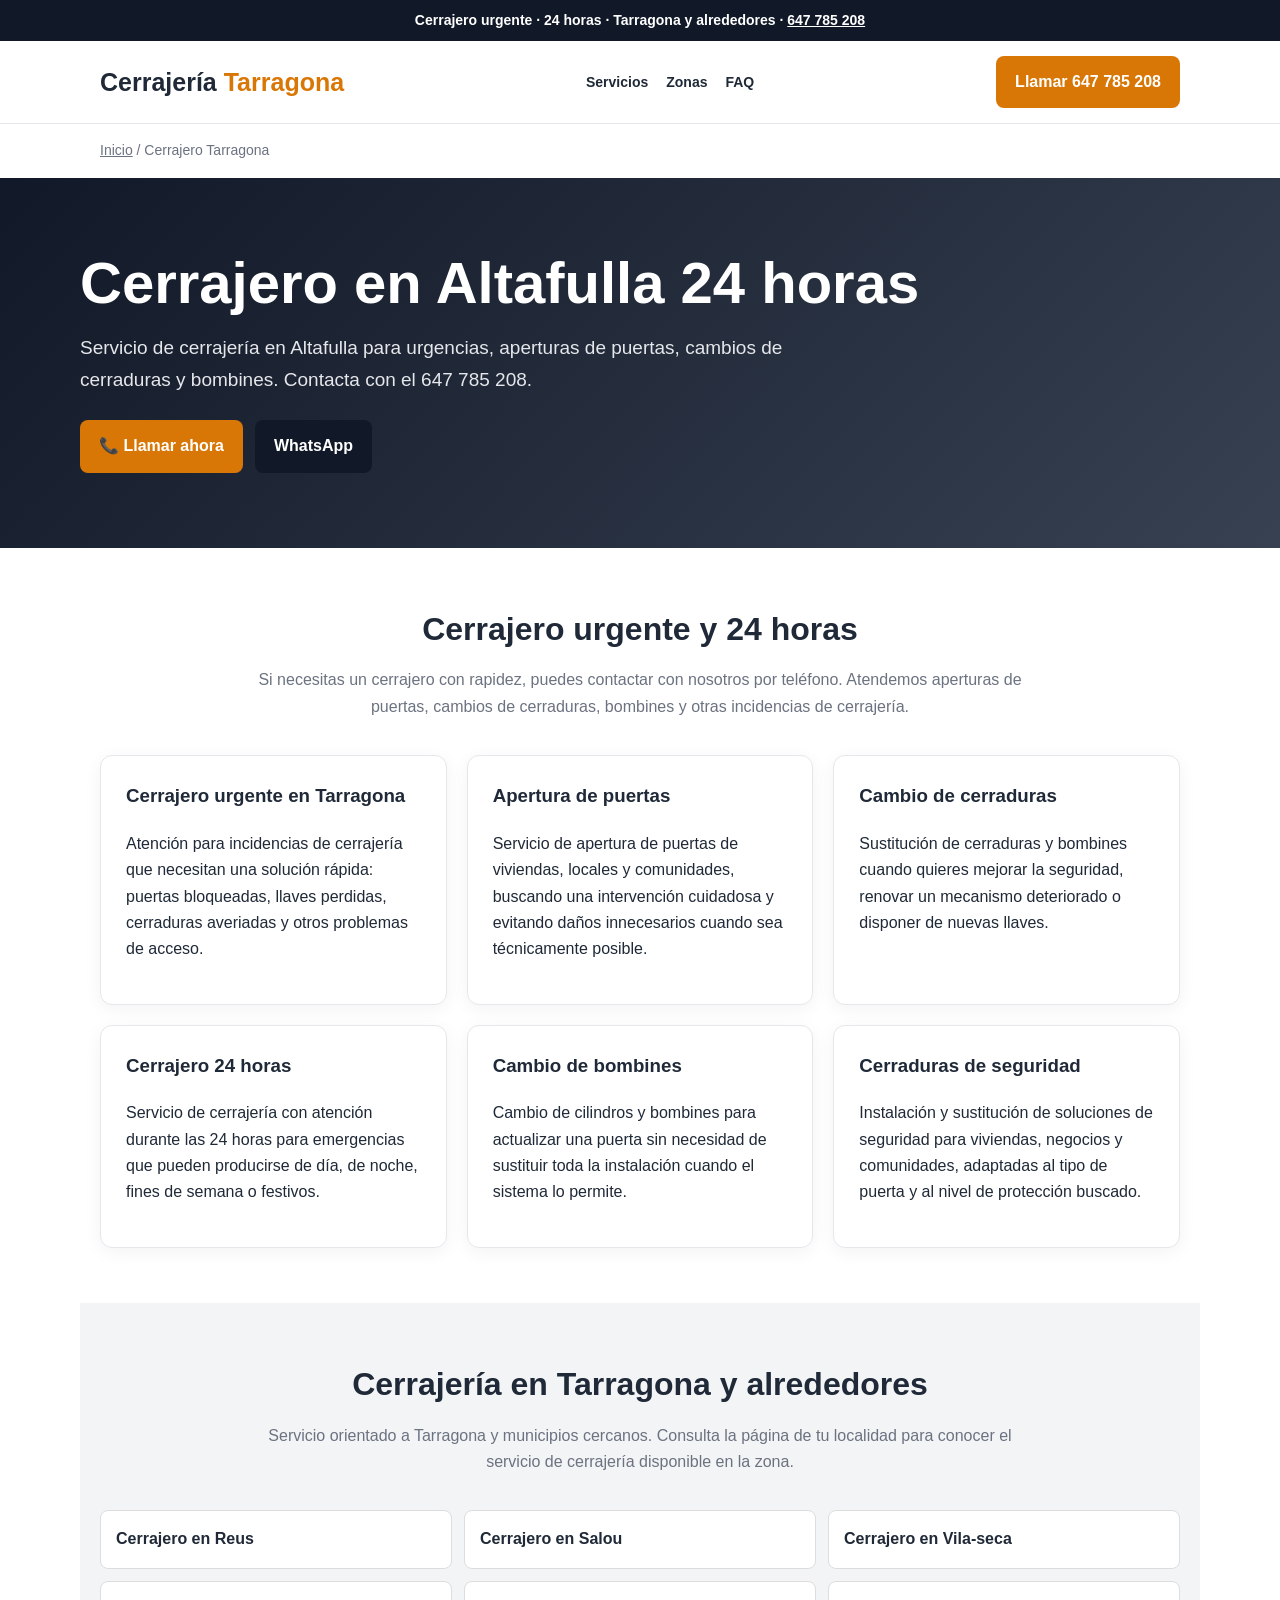
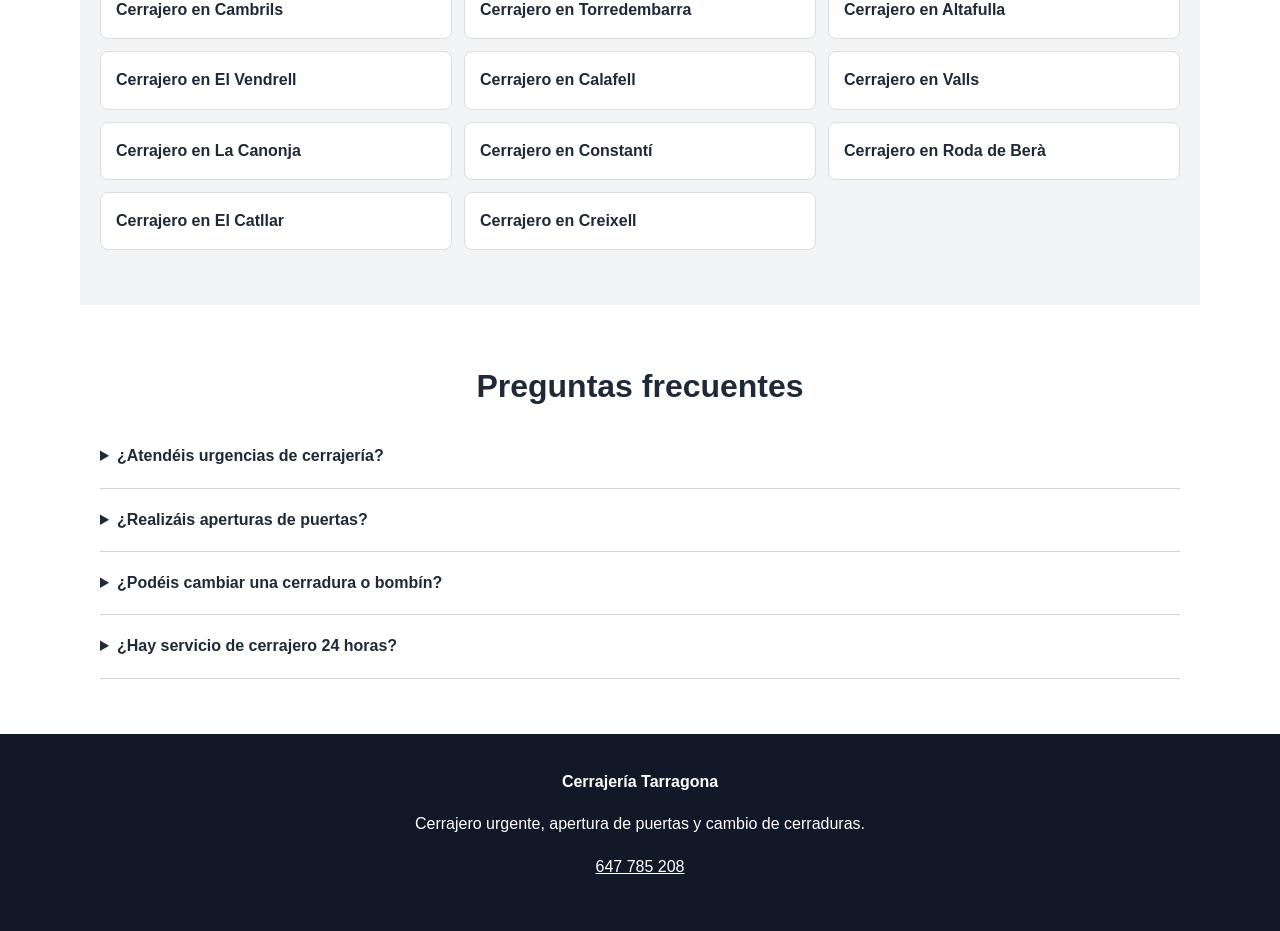
==== barrios/altafulla/index.html @ 5fbf1080 "Cerrajero Tarragona" ====
<!doctype html>
<html lang="es">
<head>
<meta charset="utf-8">
<meta name="viewport" content="width=device-width, initial-scale=1">
<title>Cerrajero en Altafulla 24 horas | Apertura y cambio de cerraduras</title>
<meta name="description" content="Cerrajero en Altafulla y alrededores. Servicio urgente 24 horas, apertura de puertas, cambio de cerraduras y bombines. Teléfono 647 785 208.">
<link rel="canonical" href="https://cerrajeria-tarragona.github.io/cerrajero/barrios/altafulla/">
<meta name="robots" content="index,follow">
<meta property="og:title" content="Cerrajero en Altafulla 24 horas | Apertura y cambio de cerraduras">
<meta property="og:description" content="Cerrajero en Altafulla y alrededores. Servicio urgente 24 horas, apertura de puertas, cambio de cerraduras y bombines. Teléfono 647 785 208.">
<meta property="og:type" content="website">
<meta property="og:url" content="https://cerrajeria-tarragona.github.io/cerrajero/barrios/altafulla/">
<script type="application/ld+json">{"@context": "https://schema.org", "@type": "Locksmith", "name": "Cerrajero Tarragona", "url": "https://cerrajeria-tarragona.github.io/cerrajero/barrios/altafulla/", "telephone": "+34647785208", "areaServed": {"@type": "City", "name": "Altafulla 24 horas"}}</script>
<link rel="stylesheet" href="../../style.css">
</head>
<body>
<div class="top">Cerrajero urgente · 24 horas · Tarragona y alrededores · <a href="tel:+34647785208" style="color:#fff">647 785 208</a></div>
<header><nav class="nav"><a class="logo" href="https://cerrajeria-tarragona.github.io/cerrajero/">Cerrajería <span>Tarragona</span></a>
<div class="navlinks"><a href="https://cerrajeria-tarragona.github.io/cerrajero/#servicios">Servicios</a><a href="https://cerrajeria-tarragona.github.io/cerrajero/#zonas">Zonas</a><a href="https://cerrajeria-tarragona.github.io/cerrajero/#faq">FAQ</a></div>
<a class="btn" href="tel:+34647785208">Llamar 647 785 208</a></nav></header>
<div class="breadcrumb"><a href="../../">Inicio</a> / Cerrajero Tarragona</div>
<section class="hero"><div class="hero-inner"><h1>Cerrajero en Altafulla 24 horas</h1><p>Servicio de cerrajería en Altafulla para urgencias, aperturas de puertas, cambios de cerraduras y bombines. Contacta con el 647 785 208.</p>
<div class="actions"><a class="btn" href="tel:+34647785208">📞 Llamar ahora</a><a class="btn dark" href="https://wa.me/34647785208">WhatsApp</a></div></div></section>
<section class="section"><h2>Cerrajero urgente y 24 horas</h2><p class="lead">Si necesitas un cerrajero con rapidez, puedes contactar con nosotros por teléfono. Atendemos aperturas de puertas, cambios de cerraduras, bombines y otras incidencias de cerrajería.</p>
<div class="grid"><article class="card"><h3>Cerrajero urgente en Tarragona</h3><p>Atención para incidencias de cerrajería que necesitan una solución rápida: puertas bloqueadas, llaves perdidas, cerraduras averiadas y otros problemas de acceso.</p></article>
<article class="card"><h3>Apertura de puertas</h3><p>Servicio de apertura de puertas de viviendas, locales y comunidades, buscando una intervención cuidadosa y evitando daños innecesarios cuando sea técnicamente posible.</p></article>
<article class="card"><h3>Cambio de cerraduras</h3><p>Sustitución de cerraduras y bombines cuando quieres mejorar la seguridad, renovar un mecanismo deteriorado o disponer de nuevas llaves.</p></article>
<article class="card"><h3>Cerrajero 24 horas</h3><p>Servicio de cerrajería con atención durante las 24 horas para emergencias que pueden producirse de día, de noche, fines de semana o festivos.</p></article>
<article class="card"><h3>Cambio de bombines</h3><p>Cambio de cilindros y bombines para actualizar una puerta sin necesidad de sustituir toda la instalación cuando el sistema lo permite.</p></article>
<article class="card"><h3>Cerraduras de seguridad</h3><p>Instalación y sustitución de soluciones de seguridad para viviendas, negocios y comunidades, adaptadas al tipo de puerta y al nivel de protección buscado.</p></article></div></section>
<section class="section band"><h2>Cerrajería en Tarragona y alrededores</h2><p class="lead">Servicio orientado a Tarragona y municipios cercanos. Consulta la página de tu localidad para conocer el servicio de cerrajería disponible en la zona.</p>
<div class="local-grid"><a href="../reus/">Cerrajero en Reus</a>
<a href="../salou/">Cerrajero en Salou</a>
<a href="../vila-seca/">Cerrajero en Vila-seca</a>
<a href="../cambrils/">Cerrajero en Cambrils</a>
<a href="../torredembarra/">Cerrajero en Torredembarra</a>
<a href="../altafulla/">Cerrajero en Altafulla</a>
<a href="../el-vendrell/">Cerrajero en El Vendrell</a>
<a href="../calafell/">Cerrajero en Calafell</a>
<a href="../valls/">Cerrajero en Valls</a>
<a href="../la-canonja/">Cerrajero en La Canonja</a>
<a href="../constanti/">Cerrajero en Constantí</a>
<a href="../roda-de-bera/">Cerrajero en Roda de Berà</a>
<a href="../el-catllar/">Cerrajero en El Catllar</a>
<a href="../creixell/">Cerrajero en Creixell</a></div></section>
<section class="section faq" id="faq"><h2>Preguntas frecuentes</h2>
<details><summary>¿Atendéis urgencias de cerrajería?</summary><p>Sí. Puedes llamar al 647 785 208 para consultar una intervención urgente de cerrajería.</p></details>
<details><summary>¿Realizáis aperturas de puertas?</summary><p>Sí, ofrecemos servicio de apertura de puertas para viviendas, locales y otras instalaciones, según el tipo de cerradura y la incidencia.</p></details>
<details><summary>¿Podéis cambiar una cerradura o bombín?</summary><p>Sí. Realizamos cambios de cerraduras y bombines y podemos orientarte sobre la solución adecuada para tu puerta.</p></details>
<details><summary>¿Hay servicio de cerrajero 24 horas?</summary><p>La web ofrece contacto para servicio de cerrajería 24 horas. Llama al 647 785 208 para solicitar atención.</p></details>
</section>
<footer><div class="footer-inner"><strong>Cerrajería Tarragona</strong><p>Cerrajero urgente, apertura de puertas y cambio de cerraduras.</p><p><a href="tel:+34647785208" style="color:#fff">647 785 208</a></p></div></footer>
<div class="sticky"><a class="call" href="tel:+34647785208">📞 Llamar</a><a class="wa" href="https://wa.me/34647785208">WhatsApp</a></div>
</body></html>
---- style.css ----
:root{--primary:#111827;--accent:#d97706;--light:#f3f4f6;--white:#fff;--text:#1f2937;--muted:#6b7280;--max:1120px}
*{box-sizing:border-box}html{scroll-behavior:smooth}body{margin:0;font-family:Arial,Helvetica,sans-serif;color:var(--text);line-height:1.65;background:#fff}
a{color:inherit}.top{background:var(--primary);color:#fff;text-align:center;padding:9px 15px;font-weight:700;font-size:14px}
header{background:#fff;border-bottom:1px solid #e5e7eb;position:sticky;top:0;z-index:20}
.nav{max-width:var(--max);margin:auto;padding:15px 20px;display:flex;align-items:center;justify-content:space-between;gap:20px}
.logo{font-size:25px;font-weight:800;text-decoration:none}.logo span{color:var(--accent)}
.navlinks{display:flex;gap:18px;align-items:center}.navlinks a{text-decoration:none;font-weight:700;font-size:14px}
.btn{display:inline-block;background:var(--accent);color:#fff!important;text-decoration:none;padding:13px 19px;border-radius:8px;font-weight:800;border:0}
.btn.dark{background:var(--primary)}.hero{background:linear-gradient(135deg,#111827,#374151);color:#fff;padding:75px 20px}
.hero-inner{max-width:var(--max);margin:auto}.hero h1{font-size:clamp(34px,5vw,58px);line-height:1.05;margin:0 0 18px}.hero p{font-size:19px;max-width:760px;color:#e5e7eb}
.actions{display:flex;gap:12px;flex-wrap:wrap;margin-top:25px}.section{max-width:var(--max);margin:auto;padding:55px 20px}.section h2{text-align:center;font-size:32px;margin:0 0 12px}.lead{text-align:center;max-width:800px;margin:0 auto 35px;color:var(--muted)}
.grid{display:grid;grid-template-columns:repeat(3,1fr);gap:20px}.card{padding:25px;border:1px solid #e5e7eb;border-radius:12px;background:#fff;box-shadow:0 4px 18px rgba(0,0,0,.05)}.card h3{margin-top:0}
.band{background:var(--light)}.faq details{padding:18px 0;border-bottom:1px solid #d1d5db}.faq summary{font-weight:800;cursor:pointer}
.local-grid{display:grid;grid-template-columns:repeat(3,1fr);gap:12px}.local-grid a{padding:15px;border:1px solid #ddd;border-radius:8px;text-decoration:none;font-weight:700;background:#fff}
footer{background:var(--primary);color:#fff;padding:35px 20px;text-align:center}.footer-inner{max-width:var(--max);margin:auto}
.sticky{display:none;position:fixed;bottom:0;left:0;right:0;background:#111827;padding:10px;z-index:30;gap:8px}.sticky a{flex:1;text-align:center;padding:12px;border-radius:7px;text-decoration:none;font-weight:800}.sticky .call{background:var(--accent);color:#fff}.sticky .wa{background:#16a34a;color:#fff}
.breadcrumb{max-width:var(--max);margin:auto;padding:15px 20px;font-size:14px;color:var(--muted)}
@media(max-width:800px){.grid,.local-grid{grid-template-columns:1fr 1fr}.navlinks{display:none}.hero{padding:55px 20px}}
@media(max-width:520px){.grid,.local-grid{grid-template-columns:1fr}.sticky{display:flex}.hero h1{font-size:38px}.section{padding:42px 18px}.nav{padding:13px 16px}}
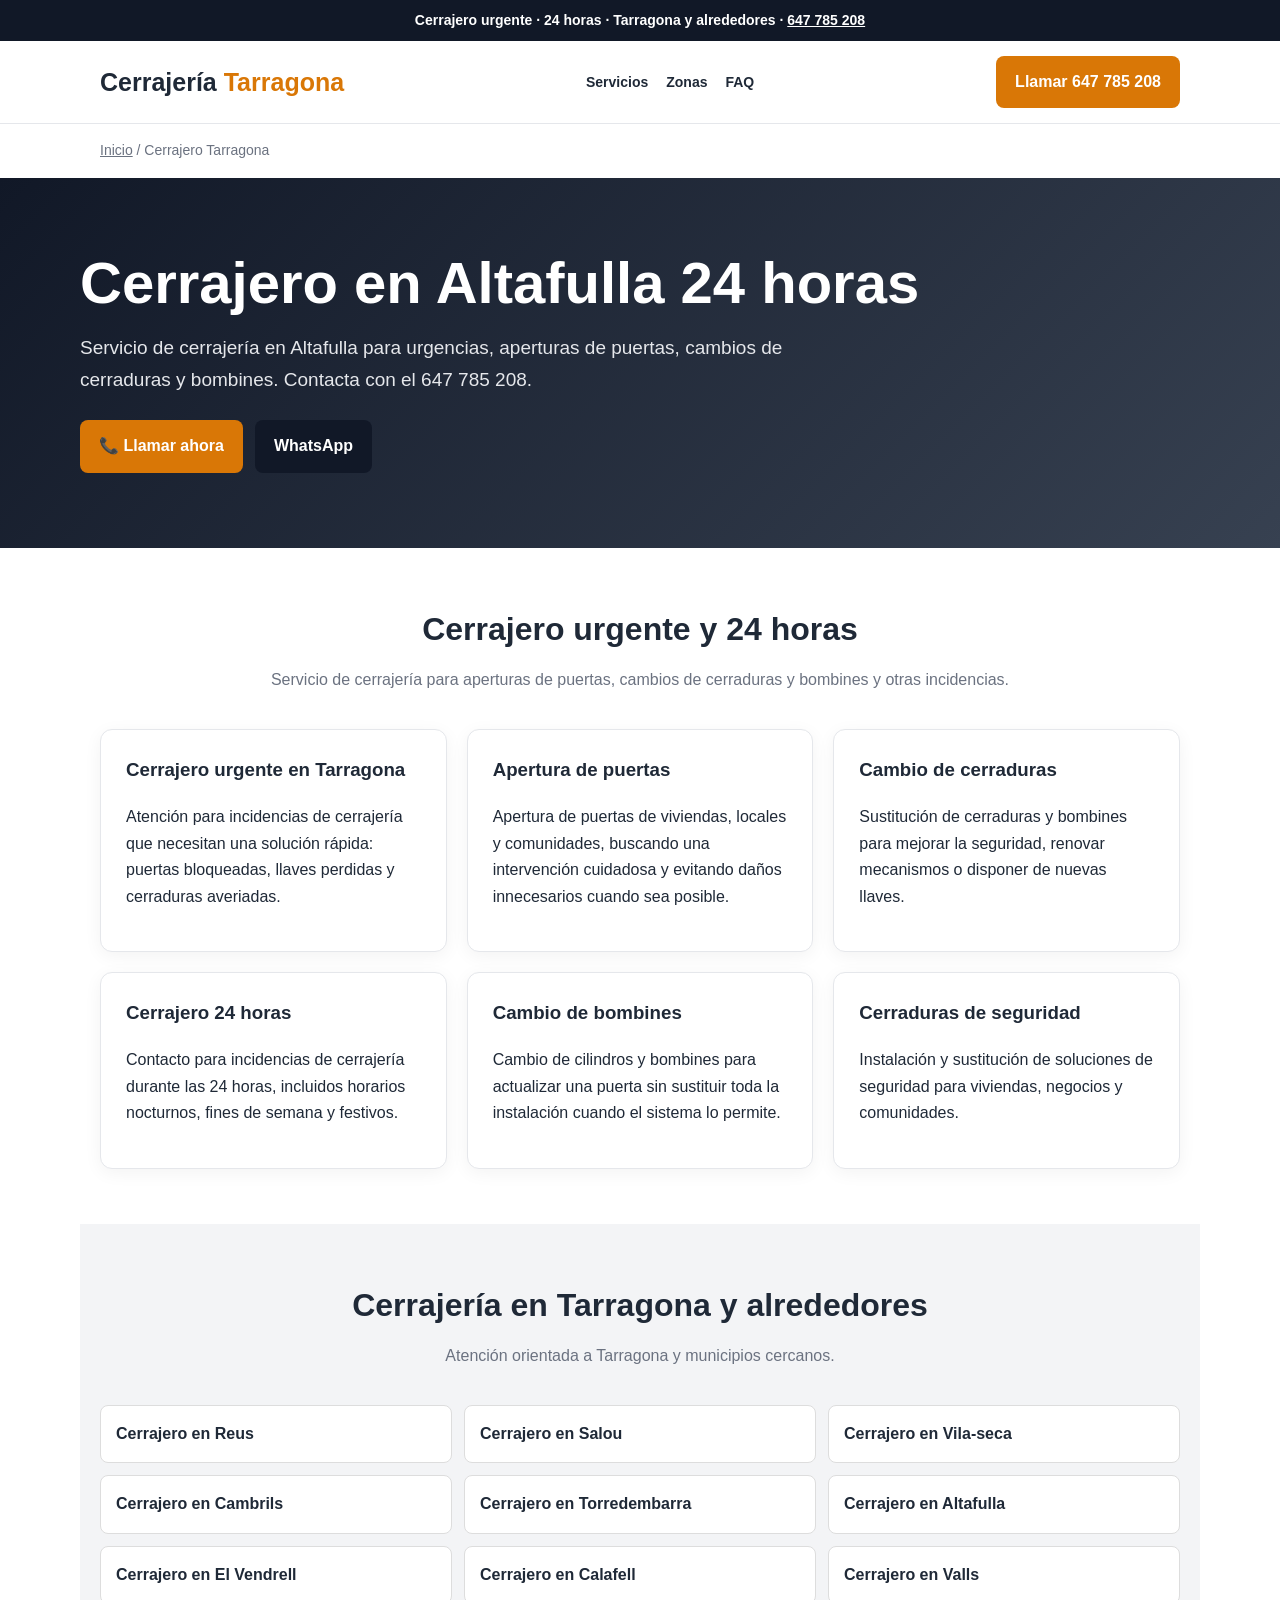
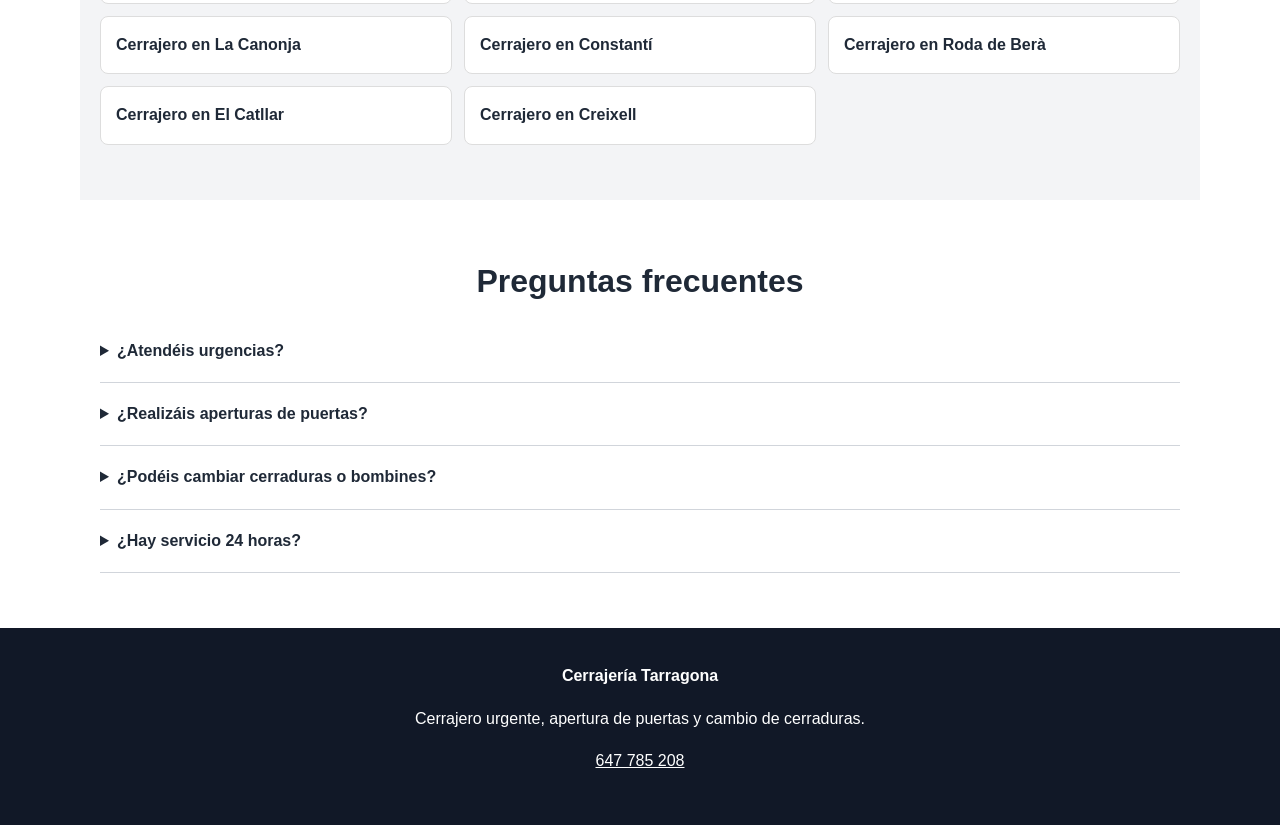
==== commit ffef8959: "Cerrajero en Tarragona Cerrajero urgente en Tarragona" ====
--- a/barrios/altafulla/index.html
+++ b/barrios/altafulla/index.html
@@ -1,55 +1 @@
-<!doctype html>
-<html lang="es">
-<head>
-<meta charset="utf-8">
-<meta name="viewport" content="width=device-width, initial-scale=1">
-<title>Cerrajero en Altafulla 24 horas | Apertura y cambio de cerraduras</title>
-<meta name="description" content="Cerrajero en Altafulla y alrededores. Servicio urgente 24 horas, apertura de puertas, cambio de cerraduras y bombines. Teléfono 647 785 208.">
-<link rel="canonical" href="https://cerrajeria-tarragona.github.io/cerrajero/barrios/altafulla/">
-<meta name="robots" content="index,follow">
-<meta property="og:title" content="Cerrajero en Altafulla 24 horas | Apertura y cambio de cerraduras">
-<meta property="og:description" content="Cerrajero en Altafulla y alrededores. Servicio urgente 24 horas, apertura de puertas, cambio de cerraduras y bombines. Teléfono 647 785 208.">
-<meta property="og:type" content="website">
-<meta property="og:url" content="https://cerrajeria-tarragona.github.io/cerrajero/barrios/altafulla/">
-<script type="application/ld+json">{"@context": "https://schema.org", "@type": "Locksmith", "name": "Cerrajero Tarragona", "url": "https://cerrajeria-tarragona.github.io/cerrajero/barrios/altafulla/", "telephone": "+34647785208", "areaServed": {"@type": "City", "name": "Altafulla 24 horas"}}</script>
-<link rel="stylesheet" href="../../style.css">
-</head>
-<body>
-<div class="top">Cerrajero urgente · 24 horas · Tarragona y alrededores · <a href="tel:+34647785208" style="color:#fff">647 785 208</a></div>
-<header><nav class="nav"><a class="logo" href="https://cerrajeria-tarragona.github.io/cerrajero/">Cerrajería <span>Tarragona</span></a>
-<div class="navlinks"><a href="https://cerrajeria-tarragona.github.io/cerrajero/#servicios">Servicios</a><a href="https://cerrajeria-tarragona.github.io/cerrajero/#zonas">Zonas</a><a href="https://cerrajeria-tarragona.github.io/cerrajero/#faq">FAQ</a></div>
-<a class="btn" href="tel:+34647785208">Llamar 647 785 208</a></nav></header>
-<div class="breadcrumb"><a href="../../">Inicio</a> / Cerrajero Tarragona</div>
-<section class="hero"><div class="hero-inner"><h1>Cerrajero en Altafulla 24 horas</h1><p>Servicio de cerrajería en Altafulla para urgencias, aperturas de puertas, cambios de cerraduras y bombines. Contacta con el 647 785 208.</p>
-<div class="actions"><a class="btn" href="tel:+34647785208">📞 Llamar ahora</a><a class="btn dark" href="https://wa.me/34647785208">WhatsApp</a></div></div></section>
-<section class="section"><h2>Cerrajero urgente y 24 horas</h2><p class="lead">Si necesitas un cerrajero con rapidez, puedes contactar con nosotros por teléfono. Atendemos aperturas de puertas, cambios de cerraduras, bombines y otras incidencias de cerrajería.</p>
-<div class="grid"><article class="card"><h3>Cerrajero urgente en Tarragona</h3><p>Atención para incidencias de cerrajería que necesitan una solución rápida: puertas bloqueadas, llaves perdidas, cerraduras averiadas y otros problemas de acceso.</p></article>
-<article class="card"><h3>Apertura de puertas</h3><p>Servicio de apertura de puertas de viviendas, locales y comunidades, buscando una intervención cuidadosa y evitando daños innecesarios cuando sea técnicamente posible.</p></article>
-<article class="card"><h3>Cambio de cerraduras</h3><p>Sustitución de cerraduras y bombines cuando quieres mejorar la seguridad, renovar un mecanismo deteriorado o disponer de nuevas llaves.</p></article>
-<article class="card"><h3>Cerrajero 24 horas</h3><p>Servicio de cerrajería con atención durante las 24 horas para emergencias que pueden producirse de día, de noche, fines de semana o festivos.</p></article>
-<article class="card"><h3>Cambio de bombines</h3><p>Cambio de cilindros y bombines para actualizar una puerta sin necesidad de sustituir toda la instalación cuando el sistema lo permite.</p></article>
-<article class="card"><h3>Cerraduras de seguridad</h3><p>Instalación y sustitución de soluciones de seguridad para viviendas, negocios y comunidades, adaptadas al tipo de puerta y al nivel de protección buscado.</p></article></div></section>
-<section class="section band"><h2>Cerrajería en Tarragona y alrededores</h2><p class="lead">Servicio orientado a Tarragona y municipios cercanos. Consulta la página de tu localidad para conocer el servicio de cerrajería disponible en la zona.</p>
-<div class="local-grid"><a href="../reus/">Cerrajero en Reus</a>
-<a href="../salou/">Cerrajero en Salou</a>
-<a href="../vila-seca/">Cerrajero en Vila-seca</a>
-<a href="../cambrils/">Cerrajero en Cambrils</a>
-<a href="../torredembarra/">Cerrajero en Torredembarra</a>
-<a href="../altafulla/">Cerrajero en Altafulla</a>
-<a href="../el-vendrell/">Cerrajero en El Vendrell</a>
-<a href="../calafell/">Cerrajero en Calafell</a>
-<a href="../valls/">Cerrajero en Valls</a>
-<a href="../la-canonja/">Cerrajero en La Canonja</a>
-<a href="../constanti/">Cerrajero en Constantí</a>
-<a href="../roda-de-bera/">Cerrajero en Roda de Berà</a>
-<a href="../el-catllar/">Cerrajero en El Catllar</a>
-<a href="../creixell/">Cerrajero en Creixell</a></div></section>
-<section class="section faq" id="faq"><h2>Preguntas frecuentes</h2>
-<details><summary>¿Atendéis urgencias de cerrajería?</summary><p>Sí. Puedes llamar al 647 785 208 para consultar una intervención urgente de cerrajería.</p></details>
-<details><summary>¿Realizáis aperturas de puertas?</summary><p>Sí, ofrecemos servicio de apertura de puertas para viviendas, locales y otras instalaciones, según el tipo de cerradura y la incidencia.</p></details>
-<details><summary>¿Podéis cambiar una cerradura o bombín?</summary><p>Sí. Realizamos cambios de cerraduras y bombines y podemos orientarte sobre la solución adecuada para tu puerta.</p></details>
-<details><summary>¿Hay servicio de cerrajero 24 horas?</summary><p>La web ofrece contacto para servicio de cerrajería 24 horas. Llama al 647 785 208 para solicitar atención.</p></details>
-</section>
-<footer><div class="footer-inner"><strong>Cerrajería Tarragona</strong><p>Cerrajero urgente, apertura de puertas y cambio de cerraduras.</p><p><a href="tel:+34647785208" style="color:#fff">647 785 208</a></p></div></footer>
-<div class="sticky"><a class="call" href="tel:+34647785208">📞 Llamar</a><a class="wa" href="https://wa.me/34647785208">WhatsApp</a></div>
-</body></html>+<!doctype html><html lang="es"><head><meta charset="utf-8"><meta name="viewport" content="width=device-width,initial-scale=1"><title>Cerrajero en Altafulla 24 horas | Apertura y cambio de cerraduras</title><meta name="description" content="Cerrajero en Altafulla y alrededores. Servicio urgente 24 horas, apertura de puertas, cambio de cerraduras y bombines. Teléfono 647 785 208."><link rel="canonical" href="https://cerrajeria-tarragona.github.io/cerrajero/barrios/altafulla/"><meta name="robots" content="index,follow"><meta property="og:title" content="Cerrajero en Altafulla 24 horas | Apertura y cambio de cerraduras"><meta property="og:description" content="Cerrajero en Altafulla y alrededores. Servicio urgente 24 horas, apertura de puertas, cambio de cerraduras y bombines. Teléfono 647 785 208."><meta property="og:url" content="https://cerrajeria-tarragona.github.io/cerrajero/barrios/altafulla/"><link rel="stylesheet" href="../../style.css"><script type="application/ld+json">{"@context": "https://schema.org", "@type": "Locksmith", "name": "Cerrajero Tarragona", "url": "https://cerrajeria-tarragona.github.io/cerrajero/barrios/altafulla/", "telephone": "+34647785208", "areaServed": {"@type": "City", "name": "Altafulla"}}</script></head><body><div class="top">Cerrajero urgente · 24 horas · Tarragona y alrededores · <a href="tel:+34647785208">647 785 208</a></div><header><nav class="nav"><a class="logo" href="https://cerrajeria-tarragona.github.io/cerrajero/">Cerrajería <span>Tarragona</span></a><div class="navlinks"><a href="https://cerrajeria-tarragona.github.io/cerrajero/#servicios">Servicios</a><a href="https://cerrajeria-tarragona.github.io/cerrajero/#zonas">Zonas</a><a href="https://cerrajeria-tarragona.github.io/cerrajero/#faq">FAQ</a></div><a class="btn" href="tel:+34647785208">Llamar 647 785 208</a></nav></header><div class="breadcrumb"><a href="../../">Inicio</a> / Cerrajero Tarragona</div><section class="hero"><div class="hero-inner"><h1>Cerrajero en Altafulla 24 horas</h1><p>Servicio de cerrajería en Altafulla para urgencias, aperturas de puertas, cambios de cerraduras y bombines. Contacta con el 647 785 208.</p><div class="actions"><a class="btn" href="tel:+34647785208">📞 Llamar ahora</a><a class="btn dark" href="https://wa.me/34647785208">WhatsApp</a></div></div></section><section class="section" id="servicios"><h2>Cerrajero urgente y 24 horas</h2><p class="lead">Servicio de cerrajería para aperturas de puertas, cambios de cerraduras y bombines y otras incidencias.</p><div class="grid"><article class="card"><h3>Cerrajero urgente en Tarragona</h3><p>Atención para incidencias de cerrajería que necesitan una solución rápida: puertas bloqueadas, llaves perdidas y cerraduras averiadas.</p></article><article class="card"><h3>Apertura de puertas</h3><p>Apertura de puertas de viviendas, locales y comunidades, buscando una intervención cuidadosa y evitando daños innecesarios cuando sea posible.</p></article><article class="card"><h3>Cambio de cerraduras</h3><p>Sustitución de cerraduras y bombines para mejorar la seguridad, renovar mecanismos o disponer de nuevas llaves.</p></article><article class="card"><h3>Cerrajero 24 horas</h3><p>Contacto para incidencias de cerrajería durante las 24 horas, incluidos horarios nocturnos, fines de semana y festivos.</p></article><article class="card"><h3>Cambio de bombines</h3><p>Cambio de cilindros y bombines para actualizar una puerta sin sustituir toda la instalación cuando el sistema lo permite.</p></article><article class="card"><h3>Cerraduras de seguridad</h3><p>Instalación y sustitución de soluciones de seguridad para viviendas, negocios y comunidades.</p></article></div></section><section class="section band" id="zonas"><h2>Cerrajería en Tarragona y alrededores</h2><p class="lead">Atención orientada a Tarragona y municipios cercanos.</p><div class="local-grid"><a href="https://cerrajeria-tarragona.github.io/cerrajero/barrios/reus/">Cerrajero en Reus</a><a href="https://cerrajeria-tarragona.github.io/cerrajero/barrios/salou/">Cerrajero en Salou</a><a href="https://cerrajeria-tarragona.github.io/cerrajero/barrios/vila-seca/">Cerrajero en Vila-seca</a><a href="https://cerrajeria-tarragona.github.io/cerrajero/barrios/cambrils/">Cerrajero en Cambrils</a><a href="https://cerrajeria-tarragona.github.io/cerrajero/barrios/torredembarra/">Cerrajero en Torredembarra</a><a href="https://cerrajeria-tarragona.github.io/cerrajero/barrios/altafulla/">Cerrajero en Altafulla</a><a href="https://cerrajeria-tarragona.github.io/cerrajero/barrios/el-vendrell/">Cerrajero en El Vendrell</a><a href="https://cerrajeria-tarragona.github.io/cerrajero/barrios/calafell/">Cerrajero en Calafell</a><a href="https://cerrajeria-tarragona.github.io/cerrajero/barrios/valls/">Cerrajero en Valls</a><a href="https://cerrajeria-tarragona.github.io/cerrajero/barrios/la-canonja/">Cerrajero en La Canonja</a><a href="https://cerrajeria-tarragona.github.io/cerrajero/barrios/constanti/">Cerrajero en Constantí</a><a href="https://cerrajeria-tarragona.github.io/cerrajero/barrios/roda-de-bera/">Cerrajero en Roda de Berà</a><a href="https://cerrajeria-tarragona.github.io/cerrajero/barrios/el-catllar/">Cerrajero en El Catllar</a><a href="https://cerrajeria-tarragona.github.io/cerrajero/barrios/creixell/">Cerrajero en Creixell</a></div></section><section class="section faq" id="faq"><h2>Preguntas frecuentes</h2><details><summary>¿Atendéis urgencias?</summary><p>Sí. Llama al 647 785 208 para consultar una intervención urgente.</p></details><details><summary>¿Realizáis aperturas de puertas?</summary><p>Sí, según el tipo de cerradura y la incidencia.</p></details><details><summary>¿Podéis cambiar cerraduras o bombines?</summary><p>Sí, realizamos cambios de cerraduras y bombines.</p></details><details><summary>¿Hay servicio 24 horas?</summary><p>Puedes llamar al 647 785 208 para consultar atención 24 horas.</p></details></section><footer><div class="footer-inner"><strong>Cerrajería Tarragona</strong><p>Cerrajero urgente, apertura de puertas y cambio de cerraduras.</p><p><a href="tel:+34647785208" style="color:#fff">647 785 208</a></p></div></footer><div class="sticky"><a class="call" href="tel:+34647785208">📞 Llamar</a><a class="wa" href="https://wa.me/34647785208">WhatsApp</a></div></body></html>
--- a/style.css
+++ b/style.css
@@ -1,20 +1 @@
-
-:root{--primary:#111827;--accent:#d97706;--light:#f3f4f6;--white:#fff;--text:#1f2937;--muted:#6b7280;--max:1120px}
-*{box-sizing:border-box}html{scroll-behavior:smooth}body{margin:0;font-family:Arial,Helvetica,sans-serif;color:var(--text);line-height:1.65;background:#fff}
-a{color:inherit}.top{background:var(--primary);color:#fff;text-align:center;padding:9px 15px;font-weight:700;font-size:14px}
-header{background:#fff;border-bottom:1px solid #e5e7eb;position:sticky;top:0;z-index:20}
-.nav{max-width:var(--max);margin:auto;padding:15px 20px;display:flex;align-items:center;justify-content:space-between;gap:20px}
-.logo{font-size:25px;font-weight:800;text-decoration:none}.logo span{color:var(--accent)}
-.navlinks{display:flex;gap:18px;align-items:center}.navlinks a{text-decoration:none;font-weight:700;font-size:14px}
-.btn{display:inline-block;background:var(--accent);color:#fff!important;text-decoration:none;padding:13px 19px;border-radius:8px;font-weight:800;border:0}
-.btn.dark{background:var(--primary)}.hero{background:linear-gradient(135deg,#111827,#374151);color:#fff;padding:75px 20px}
-.hero-inner{max-width:var(--max);margin:auto}.hero h1{font-size:clamp(34px,5vw,58px);line-height:1.05;margin:0 0 18px}.hero p{font-size:19px;max-width:760px;color:#e5e7eb}
-.actions{display:flex;gap:12px;flex-wrap:wrap;margin-top:25px}.section{max-width:var(--max);margin:auto;padding:55px 20px}.section h2{text-align:center;font-size:32px;margin:0 0 12px}.lead{text-align:center;max-width:800px;margin:0 auto 35px;color:var(--muted)}
-.grid{display:grid;grid-template-columns:repeat(3,1fr);gap:20px}.card{padding:25px;border:1px solid #e5e7eb;border-radius:12px;background:#fff;box-shadow:0 4px 18px rgba(0,0,0,.05)}.card h3{margin-top:0}
-.band{background:var(--light)}.faq details{padding:18px 0;border-bottom:1px solid #d1d5db}.faq summary{font-weight:800;cursor:pointer}
-.local-grid{display:grid;grid-template-columns:repeat(3,1fr);gap:12px}.local-grid a{padding:15px;border:1px solid #ddd;border-radius:8px;text-decoration:none;font-weight:700;background:#fff}
-footer{background:var(--primary);color:#fff;padding:35px 20px;text-align:center}.footer-inner{max-width:var(--max);margin:auto}
-.sticky{display:none;position:fixed;bottom:0;left:0;right:0;background:#111827;padding:10px;z-index:30;gap:8px}.sticky a{flex:1;text-align:center;padding:12px;border-radius:7px;text-decoration:none;font-weight:800}.sticky .call{background:var(--accent);color:#fff}.sticky .wa{background:#16a34a;color:#fff}
-.breadcrumb{max-width:var(--max);margin:auto;padding:15px 20px;font-size:14px;color:var(--muted)}
-@media(max-width:800px){.grid,.local-grid{grid-template-columns:1fr 1fr}.navlinks{display:none}.hero{padding:55px 20px}}
-@media(max-width:520px){.grid,.local-grid{grid-template-columns:1fr}.sticky{display:flex}.hero h1{font-size:38px}.section{padding:42px 18px}.nav{padding:13px 16px}}
+*{box-sizing:border-box}html{scroll-behavior:smooth}body{margin:0;font-family:Arial,Helvetica,sans-serif;color:#1f2937;line-height:1.65;background:#fff}a{color:inherit}.top{background:#111827;color:#fff;text-align:center;padding:9px 15px;font-weight:700;font-size:14px}.top a{color:#fff}header{background:#fff;border-bottom:1px solid #e5e7eb;position:sticky;top:0;z-index:20}.nav{max-width:1120px;margin:auto;padding:15px 20px;display:flex;align-items:center;justify-content:space-between;gap:20px}.logo{font-size:25px;font-weight:800;text-decoration:none}.logo span{color:#d97706}.navlinks{display:flex;gap:18px}.navlinks a{text-decoration:none;font-weight:700;font-size:14px}.btn{display:inline-block;background:#d97706;color:#fff!important;text-decoration:none;padding:13px 19px;border-radius:8px;font-weight:800}.btn.dark{background:#111827}.hero{background:linear-gradient(135deg,#111827,#374151);color:#fff;padding:75px 20px}.hero-inner{max-width:1120px;margin:auto}.hero h1{font-size:clamp(34px,5vw,58px);line-height:1.05;margin:0 0 18px}.hero p{font-size:19px;max-width:760px;color:#e5e7eb}.actions{display:flex;gap:12px;flex-wrap:wrap;margin-top:25px}.section{max-width:1120px;margin:auto;padding:55px 20px}.section h2{text-align:center;font-size:32px;margin:0 0 12px}.lead{text-align:center;max-width:800px;margin:0 auto 35px;color:#6b7280}.grid{display:grid;grid-template-columns:repeat(3,1fr);gap:20px}.card{padding:25px;border:1px solid #e5e7eb;border-radius:12px;background:#fff;box-shadow:0 4px 18px rgba(0,0,0,.05)}.card h3{margin-top:0}.band{background:#f3f4f6}.faq details{padding:18px 0;border-bottom:1px solid #d1d5db}.faq summary{font-weight:800;cursor:pointer}.local-grid{display:grid;grid-template-columns:repeat(3,1fr);gap:12px}.local-grid a{padding:15px;border:1px solid #ddd;border-radius:8px;text-decoration:none;font-weight:700;background:#fff}footer{background:#111827;color:#fff;padding:35px 20px;text-align:center}.footer-inner{max-width:1120px;margin:auto}.sticky{display:none;position:fixed;bottom:0;left:0;right:0;background:#111827;padding:10px;z-index:30;gap:8px}.sticky a{flex:1;text-align:center;padding:12px;border-radius:7px;text-decoration:none;font-weight:800}.sticky .call{background:#d97706;color:#fff}.sticky .wa{background:#16a34a;color:#fff}.breadcrumb{max-width:1120px;margin:auto;padding:15px 20px;font-size:14px;color:#6b7280}@media(max-width:800px){.grid,.local-grid{grid-template-columns:1fr 1fr}.navlinks{display:none}.hero{padding:55px 20px}}@media(max-width:520px){.grid,.local-grid{grid-template-columns:1fr}.sticky{display:flex}.hero h1{font-size:38px}.section{padding:42px 18px}.nav{padding:13px 16px}}
